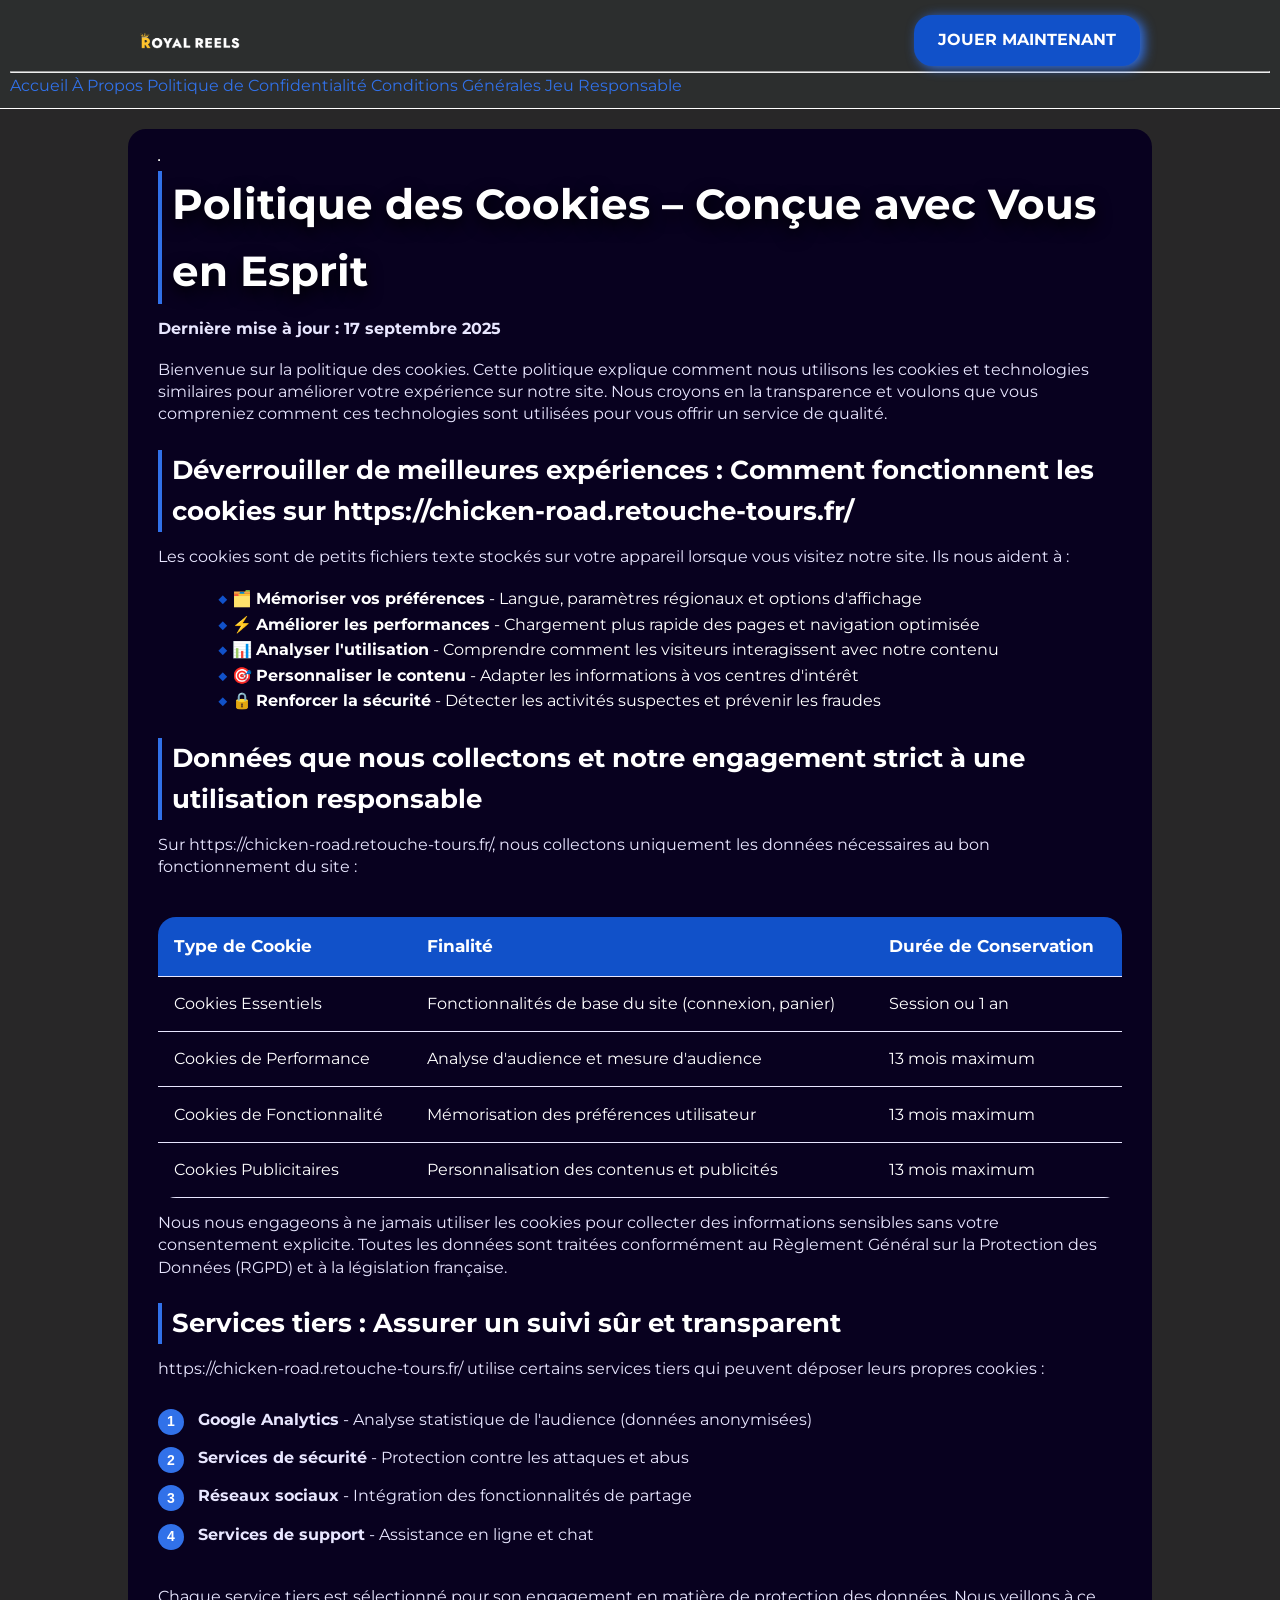
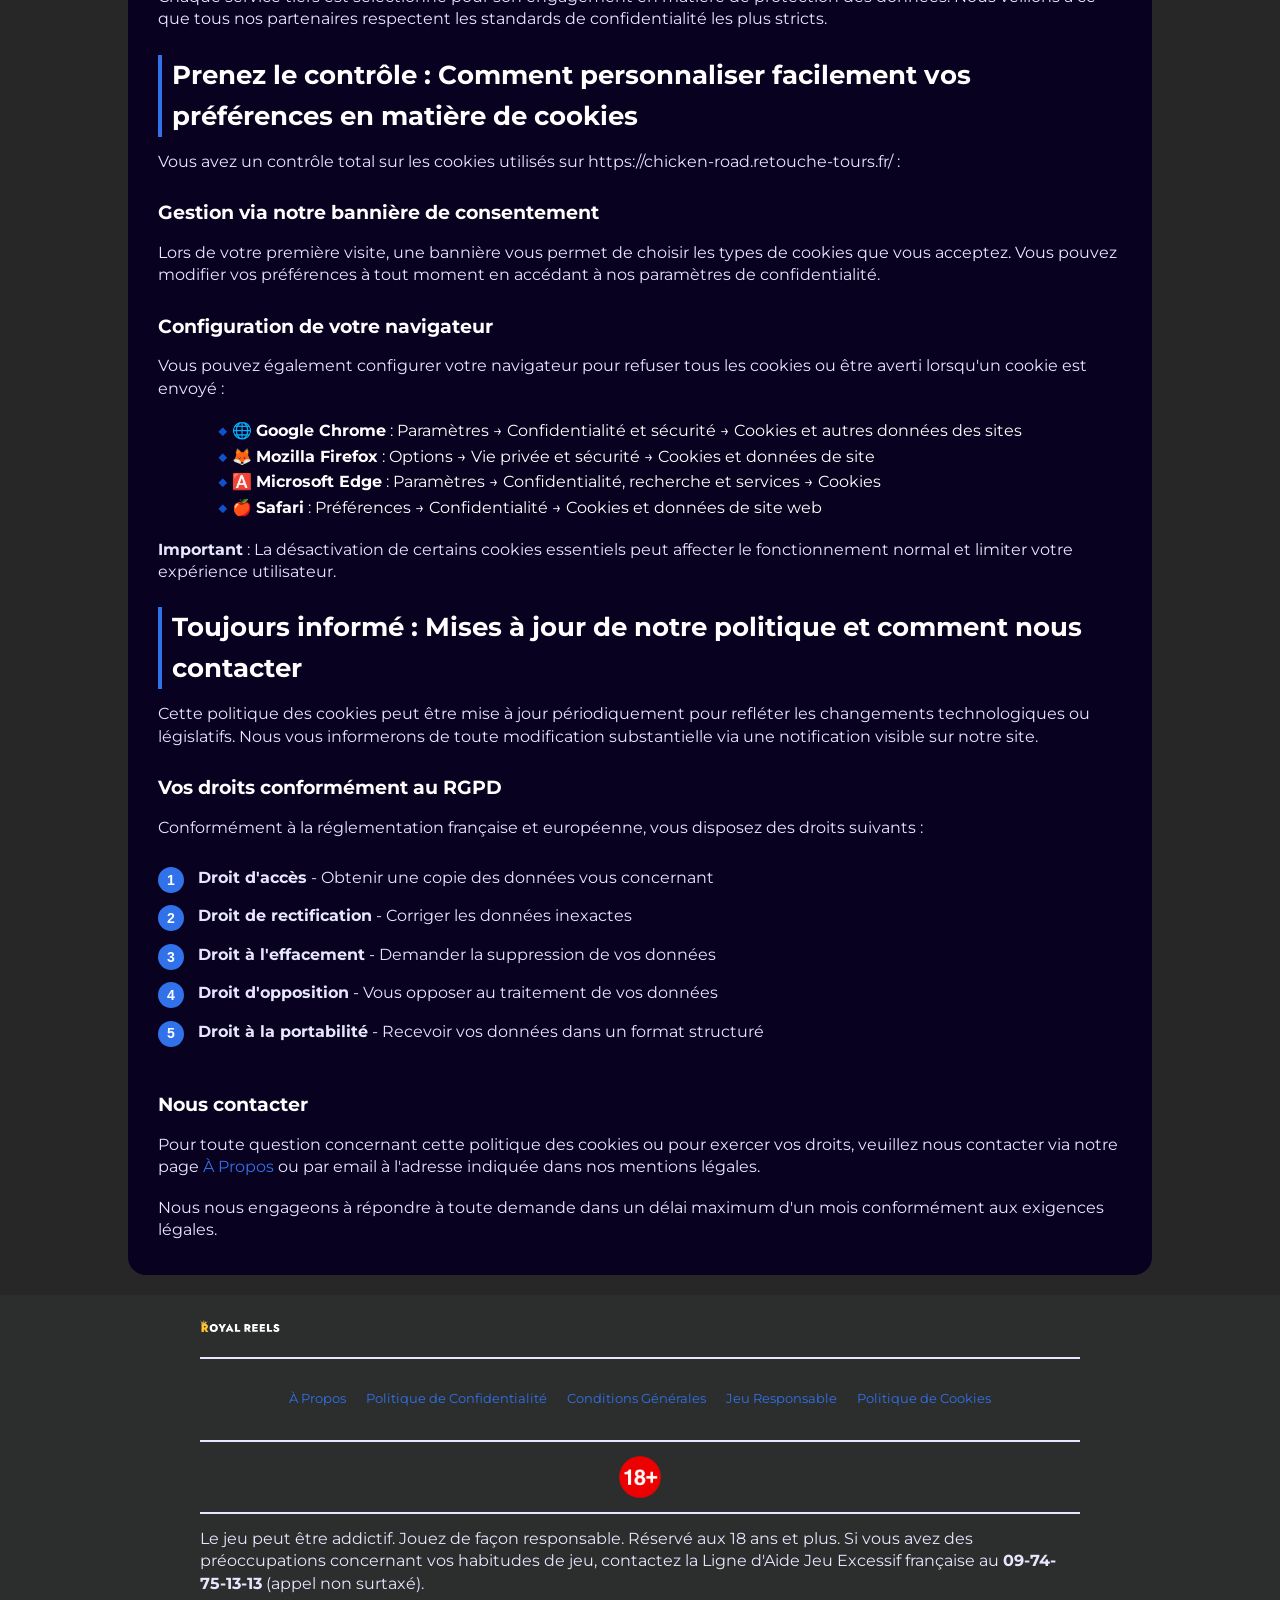
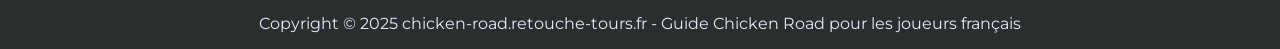
==== cookie-policy/index.html @ 3f030b14 "add task" ====
<!DOCTYPE html>
<html lang="fr">
<head>
    <meta charset="UTF-8">
    <meta name="viewport" content="width=device-width, initial-scale=1.0">
    <link rel="stylesheet" href="/style.css">
    <link rel="shortcut icon" href="/favicon.ico" type="image/x-icon">
    <title>Votre confidentialité est notre priorité absolue</title>
    <meta name="description" content="Sur https://chicken-road.retouche-tours.fr/, nous nous engageons à protéger vos données. Découvrez comment les cookies améliorent votre expérience tout en garantissant la sécurité et la transparence de vos informations personnelles.">
    <meta name="googlebot" content="index,follow,noarchive">

    <link rel="canonical" href="https://chicken-road.retouche-tours.fr/cookie-policy/">

    <meta property="og:type" content="website" />
    <meta property="og:title" content="Politique des Cookies - Chicken Road France" />
    <meta property="og:description" content="Comment https://chicken-road.retouche-tours.fr/ utilise les cookies pour améliorer votre expérience utilisateur en toute transparence." />
    <meta property="og:url" content="https://chicken-road.retouche-tours.fr/cookie-policy/" />
    <meta property="og:site_name" content="Chicken Road France" />
    <meta property="og:locale" content="fr_FR" />

    <meta name="twitter:card" content="summary" />
    <meta name="twitter:title" content="Politique des Cookies - Chicken Road France" />
    <meta name="twitter:description" content="Comment https://chicken-road.retouche-tours.fr/ utilise les cookies pour améliorer votre expérience utilisateur en toute transparence." />

    <script type="application/ld+json">
        {
            "@context": "https://schema.org",
            "@type": "WebPage",
            "name": "Politique des Cookies - Chicken Road France",
            "description": "Politique d'utilisation des cookies sur https://chicken-road.retouche-tours.fr/",
            "url": "https://chicken-road.retouche-tours.fr/cookie-policy/",
            "datePublished": "2025-09-17",
            "dateModified": "2025-09-17",
            "publisher": {
                "@type": "Organization",
                "name": "Chicken Road France",
                "logo": {
                    "@type": "ImageObject",
                    "url": "https://chicken-road.retouche-tours.fr/img/logo.webp"
                }
            }
        }
    </script>
</head>
<body>
<header>
    <div class="logo-container">
        <a href="/">
            <img src="/img/logo.webp" alt="Chicken Road France Logo" width="100" height="80">
        </a>
            <a href="/play/" class="btn" rel="nofollow" content="noindex">JOUER MAINTENANT</a>

    </div>
<hr>
    <nav class="navigation-list">
        <a href="/">Accueil</a>
        <a href="/about-us/">À Propos</a>
        <a href="/privacy-policy/">Politique de Confidentialité</a>
        <a href="/terms-and-conditions/">Conditions Générales</a>
        <a href="/responsible-gambling/">Jeu Responsable</a>
    </nav>
</header>

<main>
    <div class="container-long">
        <hr class="title-line">
        <h1>Politique des Cookies – Conçue avec Vous en Esprit</h1>
        
        <p><strong>Dernière mise à jour : 17 septembre 2025</strong></p>
        
        <p>Bienvenue sur la politique des cookies. Cette politique explique comment nous utilisons les cookies et technologies similaires pour améliorer votre expérience sur notre site. Nous croyons en la transparence et voulons que vous compreniez comment ces technologies sont utilisées pour vous offrir un service de qualité.</p>
        
        <h2>Déverrouiller de meilleures expériences : Comment fonctionnent les cookies sur https://chicken-road.retouche-tours.fr/</h2>
        <p>Les cookies sont de petits fichiers texte stockés sur votre appareil lorsque vous visitez notre site. Ils nous aident à :</p>
        <ul>
            <li>🗂️ <strong>Mémoriser vos préférences</strong> - Langue, paramètres régionaux et options d'affichage</li>
            <li>⚡ <strong>Améliorer les performances</strong> - Chargement plus rapide des pages et navigation optimisée</li>
            <li>📊 <strong>Analyser l'utilisation</strong> - Comprendre comment les visiteurs interagissent avec notre contenu</li>
            <li>🎯 <strong>Personnaliser le contenu</strong> - Adapter les informations à vos centres d'intérêt</li>
            <li>🔒 <strong>Renforcer la sécurité</strong> - Détecter les activités suspectes et prévenir les fraudes</li>
        </ul>
        
        <h2>Données que nous collectons et notre engagement strict à une utilisation responsable</h2>
        <p>Sur https://chicken-road.retouche-tours.fr/, nous collectons uniquement les données nécessaires au bon fonctionnement du site :</p>
        
        <div class="table-wrapper">
            <table>
                <tr><th>Type de Cookie</th><th>Finalité</th><th>Durée de Conservation</th></tr>
                <tr><td>Cookies Essentiels</td><td>Fonctionnalités de base du site (connexion, panier)</td><td>Session ou 1 an</td></tr>
                <tr><td>Cookies de Performance</td><td>Analyse d'audience et mesure d'audience</td><td>13 mois maximum</td></tr>
                <tr><td>Cookies de Fonctionnalité</td><td>Mémorisation des préférences utilisateur</td><td>13 mois maximum</td></tr>
                <tr><td>Cookies Publicitaires</td><td>Personnalisation des contenus et publicités</td><td>13 mois maximum</td></tr>
            </table>
        </div>
        
        <p>Nous nous engageons à ne jamais utiliser les cookies pour collecter des informations sensibles sans votre consentement explicite. Toutes les données sont traitées conformément au Règlement Général sur la Protection des Données (RGPD) et à la législation française.</p>
        
        <h2>Services tiers : Assurer un suivi sûr et transparent</h2>
        <p>https://chicken-road.retouche-tours.fr/ utilise certains services tiers qui peuvent déposer leurs propres cookies :</p>
        <ol class="pink-circle-list">
            <li><p><strong>Google Analytics</strong> - Analyse statistique de l'audience (données anonymisées)</p></li>
            <li><p><strong>Services de sécurité</strong> - Protection contre les attaques et abus</p></li>
            <li><p><strong>Réseaux sociaux</strong> - Intégration des fonctionnalités de partage</p></li>
            <li><p><strong>Services de support</strong> - Assistance en ligne et chat</p></li>
        </ol>
        
        <p>Chaque service tiers est sélectionné pour son engagement en matière de protection des données. Nous veillons à ce que tous nos partenaires respectent les standards de confidentialité les plus stricts.</p>
        
        <h2>Prenez le contrôle : Comment personnaliser facilement vos préférences en matière de cookies</h2>
        <p>Vous avez un contrôle total sur les cookies utilisés sur https://chicken-road.retouche-tours.fr/ :</p>
        
        <h3>Gestion via notre bannière de consentement</h3>
        <p>Lors de votre première visite, une bannière vous permet de choisir les types de cookies que vous acceptez. Vous pouvez modifier vos préférences à tout moment en accédant à nos paramètres de confidentialité.</p>
        
        <h3>Configuration de votre navigateur</h3>
        <p>Vous pouvez également configurer votre navigateur pour refuser tous les cookies ou être averti lorsqu'un cookie est envoyé :</p>
        <ul>
            <li>🌐 <strong>Google Chrome</strong> : Paramètres → Confidentialité et sécurité → Cookies et autres données des sites</li>
            <li>🦊 <strong>Mozilla Firefox</strong> : Options → Vie privée et sécurité → Cookies et données de site</li>
            <li>🅰️ <strong>Microsoft Edge</strong> : Paramètres → Confidentialité, recherche et services → Cookies</li>
            <li>🍎 <strong>Safari</strong> : Préférences → Confidentialité → Cookies et données de site web</li>
        </ul>
        
        <p><strong>Important</strong> : La désactivation de certains cookies essentiels peut affecter le fonctionnement normal et limiter votre expérience utilisateur.</p>
        
        <h2>Toujours informé : Mises à jour de notre politique et comment nous contacter</h2>
        <p>Cette politique des cookies peut être mise à jour périodiquement pour refléter les changements technologiques ou législatifs. Nous vous informerons de toute modification substantielle via une notification visible sur notre site.</p>
        
        <h3>Vos droits conformément au RGPD</h3>
        <p>Conformément à la réglementation française et européenne, vous disposez des droits suivants :</p>
        <ol class="pink-circle-list">
            <li><p><strong>Droit d'accès</strong> - Obtenir une copie des données vous concernant</p></li>
            <li><p><strong>Droit de rectification</strong> - Corriger les données inexactes</p></li>
            <li><p><strong>Droit à l'effacement</strong> - Demander la suppression de vos données</p></li>
            <li><p><strong>Droit d'opposition</strong> - Vous opposer au traitement de vos données</p></li>
            <li><p><strong>Droit à la portabilité</strong> - Recevoir vos données dans un format structuré</p></li>
        </ol>
        
        <h3>Nous contacter</h3>
        <p>Pour toute question concernant cette politique des cookies ou pour exercer vos droits, veuillez nous contacter via notre page <a href="/about-us/">À Propos</a> ou par email à l'adresse indiquée dans nos mentions légales.</p>
        
        <p>Nous nous engageons à répondre à toute demande dans un délai maximum d'un mois conformément aux exigences légales.</p>
    </div>
</main>

<footer>
    <a href="/">
        <img src="/img/logo.webp" alt="Chicken Road France" width="80" height="80">  
    </a>
    <hr class="faq-hr">
        <div class="flex-container">
        <a href="/about-us/">À Propos</a>
        <a href="/privacy-policy/">Politique de Confidentialité</a>
        <a href="/terms-and-conditions/">Conditions Générales</a>
        <a href="/responsible-gambling/">Jeu Responsable</a>
        <a href="/cookie-policy/">Politique de Cookies</a>
    </div>
    <hr class="faq-hr">
    <img src="/img/18-icon.webp" alt="18+ Icon" width="50" height="50">
    <hr class="faq-hr">
    <p>
        Le jeu peut être addictif. Jouez de façon responsable. Réservé aux 18 ans et plus. Si vous avez des préoccupations concernant vos habitudes de jeu, contactez la Ligne d'Aide Jeu Excessif française au <strong>09-74-75-13-13</strong> (appel non surtaxé).
    </p>
    <p>
        Copyright © 2025 chicken-road.retouche-tours.fr - Guide Chicken Road pour les joueurs français
    </p>
</footer>
</body>
</html>
---- style.css ----
@font-face {
    font-family: Montserrat;
    src: url("./font/Montserrat-Regular.ttf") format("truetype");
    font-weight: 400;
    font-style: normal;
}
@font-face {
    font-family: Montserrat;
    src: url("./font/Montserrat-Medium.ttf") format("truetype");
        font-weight: 500;
    font-style: normal;
}
@font-face {
    font-family: Montserrat;
    src: url("./font/Montserrat-Bold.ttf") format("truetype");
    font-weight: 700;
    font-style: normal;
}

:root {
    --background-color: rgb(40, 39, 40);
    --header: #2c2e2e;
    --txt: #fff;
    --btn: #1151c9;
    --border: 18px;
    --container: #08011f;
    --link: #3171e9;
    --p-txt: #e8e6ff;
    --vitrina: #0a0530;

}


* {
    margin: 0;
    padding: 0;
    box-sizing: border-box;
}

html {
      scroll-padding-top: 120px; 
  scroll-behavior: smooth;
}


body {
      font-family: "Montserrat", sans-serif;
    line-height: 1.6;
    color: var(--txt);
    background-color: var(--background-color);
    font-size: 1rem;
}

main{
    max-width: 80%;
    margin: 10px auto;
}

  img, video {
    max-width: 100%;
    height: auto;
    display: block;
  }

a {
    text-decoration: none;
    color: var(--link);
    transition: color 0.3s ease;
}

a:hover{
  color: var(--btn);
}

.accent-link{
    color: var(--btn);
}

h1{
  font-size: 2.6rem;
  color: var(--txt);
  text-shadow: 0 6px 16px rgb(0, 0, 0);
  border-left: 4px solid var(--link);
  padding-left: 10px;
}

h2{
  font-size: 1.6rem;
  margin-top: 10px;
  color: var(--txt);
  border-left: 4px solid var(--link);
  padding-left: 10px;
}

h3{
   font-size: 1.2rem;
  margin-top: 10px;
  color: var(--txt); 
}

ul{
  list-style: none;
  margin: 10px;
  color: var(--txt);
  margin: 4px 60px;
}

ul li::before{
  content: '◆ ';
  color: var(--btn);
}
/* custom list */
.pink-circle-list {
  counter-reset: step;
  list-style: none;
  padding-left: 0;
  margin: 10px 0;
}

.pink-circle-list li {
  counter-increment: step;
  margin-bottom: 1em;
  position: relative;
  padding-left: 40px;
}

.pink-circle-list li::before {
  content: counter(step);
  position: absolute;
  left: 0;
  top: 0;
  width: 26px;
  height: 26px;
  background-color: var(--link); 
  color: var(--white);
  font-weight: bold;
  border-radius: 50%;
  display: flex;
  align-items: center;
  justify-content: center;
  font-family: sans-serif;
  font-size: 14px;
}

/*  */
p{
  color: var(--p-txt);
  font-size: 1rem;
  line-height: 1.4rem;
  margin: 4px 0;
}

blockquote{
    padding: 10px;
    font-style: italic;
    color: var(--p-txt);
    margin: 20px auto;
    background-color: var(--background-color);
    border-left: 4px solid var(--btn);
    border-right: 4px solid var(--btn);

}

.btn, .btn-white {
  display: inline-block;
  background-color: var(--btn);
  color: var(--txt);
  padding: 0.8rem 1.5rem;
  border-radius: var(--border);
  font-weight: bold;
  transition: all 0.3s ease;
  border: none;
  cursor: pointer;
  
  /* Базовое лёгкое свечение */
  box-shadow: 4px 2px 12px var(--link);
}

/* Эффект при наведении */
.btn:hover {
  box-shadow: 
    0 0 10px var(--link),
    0 0 20px var(--txt),
    0 0 40px var(--txt),
    0 0 80px var(--link);
      text-shadow: 
    0 0 10px var(--txt),
    0 0 20px var(--txt),
    0 0 40px var(--txt);
  transform: scale(1.05);
  color: var(--txt);
}

.btn-white{
 background-color: var(--txt);
  color: var(--btn);
}

.btn-white:hover {
  box-shadow: 
    0 0 10px var(--txt),
    0 0 20px var(--link),
    0 0 40px var(--link),
    0 0 80px var(--txt);
      text-shadow: 
    0 0 10px var(--link),
    0 0 20px var(--link),
    0 0 40px var(--link);
  transform: scale(1.05);
  color: var(--link);
}


header{
      width: 100%;
  background-color: var(--header);
      position: sticky;
    top: 0;
    z-index: 100;
    border-bottom: 1px solid var(--txt);
    padding: 10px;

}

.logo-container{
    display: flex;
    align-items: center;
    justify-content: space-between;
    width: 80%;
    margin: 0 auto;
    padding: 4px;
}

.logo-nav-container{
    display: flex;
    gap: 30px;
}


.container{
    margin: 20px auto;
    display: flex;
    align-items: center;
    justify-content: center;
    gap: 20px;
    padding: 30px;
    background: var(--container);
    border-radius: var(--border);
}

.container-long{
    margin: 20px auto;
    display: flex;
    flex-direction: column;
    align-items: start;
    justify-content: center;
    gap: 10px;
    padding: 30px;
    background: var(--container);
    border-radius: var(--border);
}

.flex-container{
    margin: 20px auto;
    display: flex;
    align-items: center;
    justify-content: start;
    gap: 20px; 
}

.flex-wrapper{
    margin: 10px auto;
    display: flex;
    align-items: self-start;
    justify-content: center;
    gap: 26px; 
}

.container img, .container-left img, .container-long img{
    border-radius: var(--border);
    width: 480px;
    height: auto;
}

.btn-container{
    display: flex;
    align-items: center;
    justify-content: space-between;
    margin: 20px auto;
}

.casino-vitrina{
    display: flex;
    flex-direction: column;
    background-color: var(--vitrina);
    border-radius: var(--border);
    padding: 20px 20px;
}


.casino-card {
    display: flex;
    align-items: center;
    justify-content: space-between;
    background-color: var(--container);
    border-radius: 10px;
    overflow: hidden;
    margin: 20px auto;
    color: #fff;
    width: 100%;
  }
  
  .casino-rank {
    background: var(--link);
    padding: 60px 10px;
    font-size: 18px;
    font-weight: bold;
    color: white;
    display: flex;
    align-items: center;
    justify-content: center;
  }
  
  .casino-left {
    display: flex;
    flex-direction: column;
    align-items: self-start;
    justify-content: center;
    padding: 10px;
    gap: 10px;
  }
  
  .casino-logo {
    width: 200px;
    height: auto;
    border-radius: var(--border);
  }
  
  .casino-rating {
    background-color: var(--link);
    color: var(--txt);
    padding: 4px 10px;
    border-radius: 20px;
    font-weight: bold;
    display: inline-block;
    gap: 4px;
    margin-top: 12px;
    cursor: pointer;
  }
  
  .casino-center {
    padding: 0 20px;
    display: flex;
    gap: 10px;
  }

  .casino-title {
    margin: 0;
    font-size: 18px;
    font-weight: bold;
  }
  
  .casino-actions {
    display: flex;
    flex-direction: column;
    align-items: start;
    justify-content: start;
    gap: 10px;
    padding: 10px;
    width: 16%;
  }
  
  .btn-red-bonus{
    padding: 8px 12px;
    background-color: var(--btn);
    border-radius: 12px;
    border: 3px solid var(--link);
    transition: all 0.3s ease;
    text-align: center;
    width: 100%;
    color: var(--white);
  }


.btn-red-bonus:hover{
    background-color: inherit;
    border: 3px solid var(--btn);
    color: var(--txt);
}


.table-wrapper {
  overflow-x: auto;
  margin-top: 1.5rem;
  border-radius: var(--border);
  width: 100%;
}

.table-wrapper table {
  width: 100%;
  border-collapse: collapse;
  color: var(--txt);
  font-size: 1rem;
  min-width: 320px;
}

.table-wrapper th {
  background-color: var(--btn);
  color: var(--txt);
  padding: 1rem;
  text-align: left;
  font-weight: 600;
  font-size: 1.05rem;
  border-bottom: 1px solid var(--p-txt);
}

.table-wrapper td {
  padding: 0.9rem 1rem;
  border-bottom: 1px solid var(--p-txt); 
  color: var(--light-color);
}

.table-wrapper a {
  color: var(--link);
  text-decoration: none;
  font-weight: 600;
}

.table-wrapper a:hover {
  color: var(--accent);
  text-decoration: underline;
}

/* game block */
.breake{
    display: flex;
    flex-wrap: wrap;
    align-items: center;
    justify-content: centerx;
    width: 100%;
    margin: 20px auto;
    gap: 10px;
}

.breake-block{
    display: flex;
    align-items: center;
    justify-content: space-between;
    gap: 10px;
    padding: 10px 16px;
    border-radius: var(--border);
    background-color: var(--vitrina);
}

.breake-block p{
    background-color: var(--txt);
    border-radius: 120px;
    padding: 10px 12px;
    color: var(--vitrina);
    font-weight: 500;
}

.faq-hr{
    border: 1px solid  var(--p-txt);
    width: 100%;
}

footer{
    display: flex;
    flex-direction: column;
    align-items: center;
    background-color: var(--header);
    padding: 10px 200px;
    font-size: 0.8rem;
    gap: 10px;
}

footer a{
    align-self: self-start;
}

.footer-hr{
    border: 1px solid  var(--p-txt);
    width: 100%;
}

.banner-bottom{
  position: fixed;
  bottom: 0;
  left: 0;
  right: 0;
  background: #000000d3;
  border-top: 1px solid var(--link);
  padding: 15px 20px;
  box-shadow: 0 -2px 10px rgba(0,0,0,0.1);
  display: flex;
  align-items: center;
  justify-content: center;
  gap: 40px;
  z-index: 1000;
}

@media (max-width: 1024px) {

    main{
    max-width: 90%;
    }

    .logo-container{
    width: 96%;
}

.container img, .container-left img, .container-long img{
    width: 300px;
    height: auto;
}

.btn-container{
    flex-direction: column;
    justify-content: center;
    align-items: flex-start;
}

footer{
    padding: 10px 100px;
}
}


@media (max-width: 768px) {

    h1{
        font-size: 2rem;
    }
    main{
    max-width: 96%;
    }

    ul{
        margin: 4px 10px;
    }

    /* header */
.navigation-list{
    display: none;
}
    .logo-container{
    width: 96%;
}

.container, .container-left, .container-long, .flex-wrapper{
    flex-direction: column;
    padding: 16px;
    gap: 10px;
}

.container img, .container-left img, .container-long img{
    width: 100%;
    height: auto;
}

.btn-container{
    flex-direction: column;
    justify-content: center;
    align-items: flex-start;
    gap: 20px;
}

/* vitrina */

 .casino-card{
    flex-direction: column;
  }

  .casino-rank{
    height: 0;
    width: 100%;
    padding: 14px 0;
  }

  .casino-logo{
    width: 300px;
    height: auto;
  }

  .casino-actions{
    width: 50%;
    margin-bottom: 10px;
  }

.banner-bottom{
    gap: 10px;
    width: 100vw;
}
/*  */
footer{
    padding: 10px 20px;
}
}
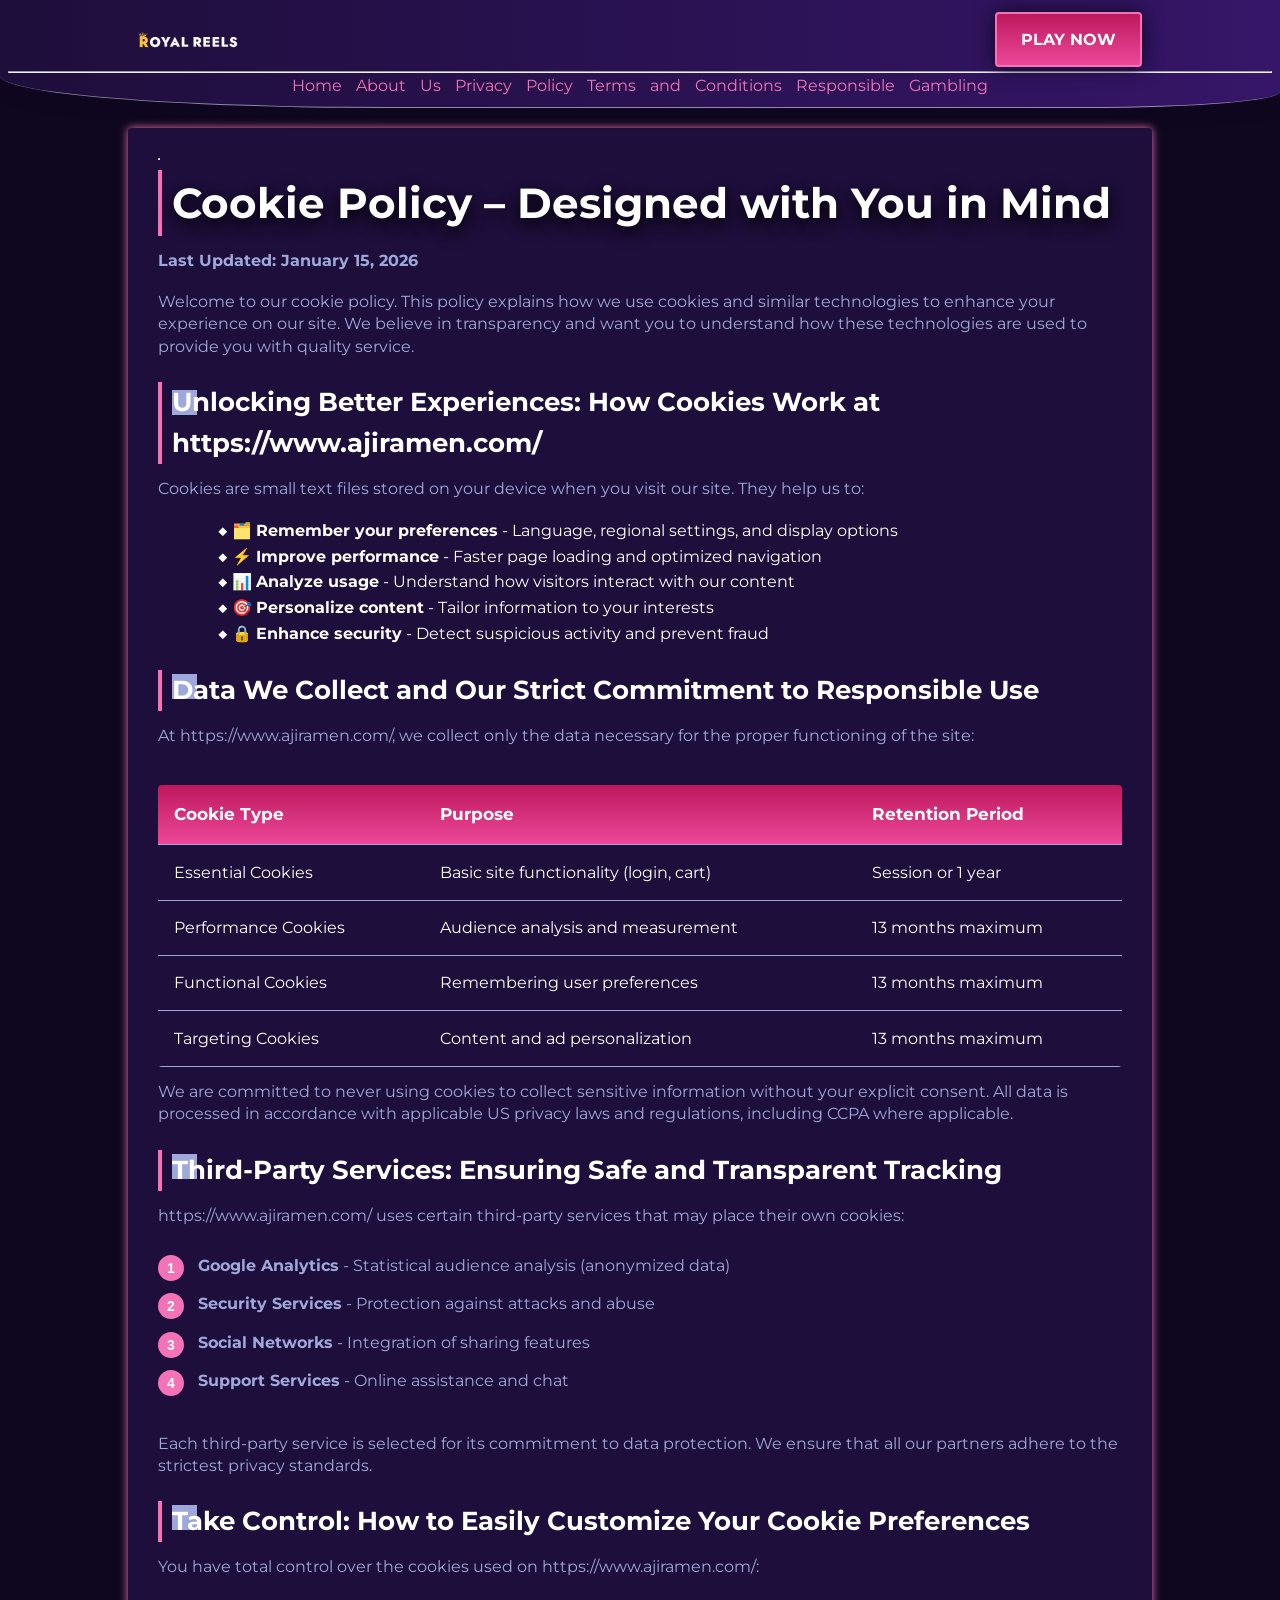
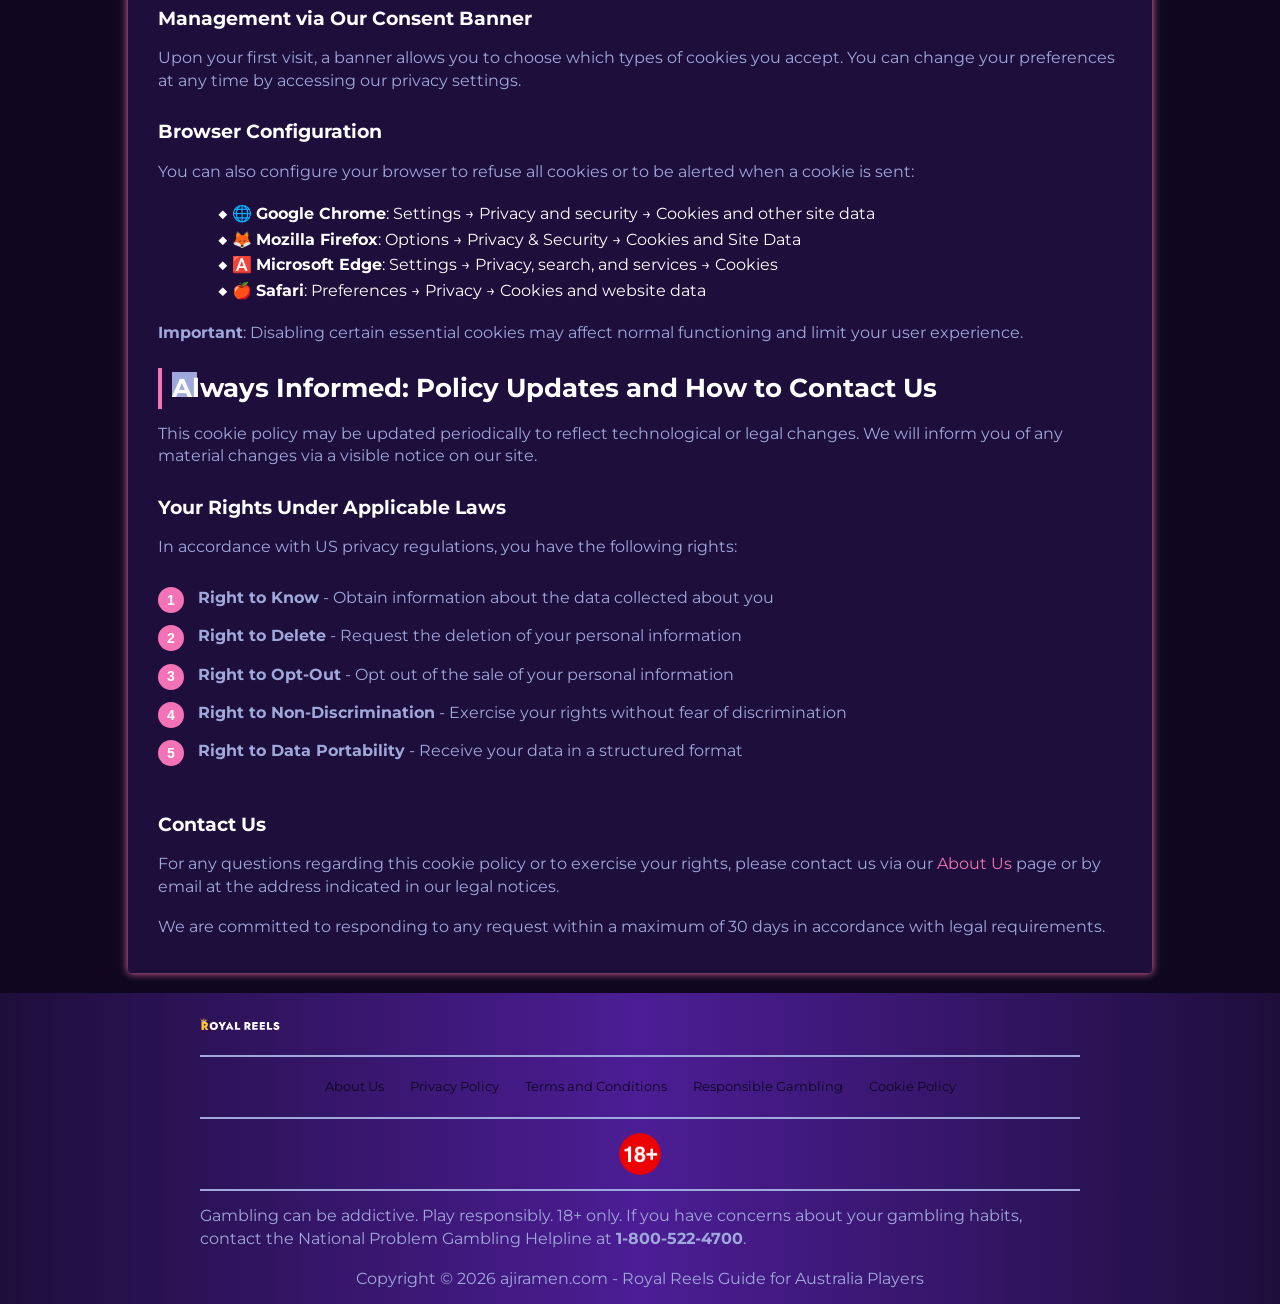
==== commit 7d484d28: "add new content" ====
--- a/cookie-policy/index.html
+++ b/cookie-policy/index.html
@@ -1,169 +1,228 @@
 <!DOCTYPE html>
-<html lang="fr">
+<html lang="en">
+
 <head>
     <meta charset="UTF-8">
     <meta name="viewport" content="width=device-width, initial-scale=1.0">
     <link rel="stylesheet" href="/style.css">
     <link rel="shortcut icon" href="/favicon.ico" type="image/x-icon">
-    <title>Votre confidentialité est notre priorité absolue</title>
-    <meta name="description" content="Sur https://chicken-road.retouche-tours.fr/, nous nous engageons à protéger vos données. Découvrez comment les cookies améliorent votre expérience tout en garantissant la sécurité et la transparence de vos informations personnelles.">
+    <title>Your Privacy is Our Absolute Priority</title>
+    <meta name="description"
+        content="At https://www.ajiramen.com/, we are committed to protecting your data. Discover how cookies enhance your experience while ensuring the security and transparency of your personal information.">
     <meta name="googlebot" content="index,follow,noarchive">
 
-    <link rel="canonical" href="https://chicken-road.retouche-tours.fr/cookie-policy/">
+    <link rel="canonical" href="https://www.ajiramen.com/cookie-policy/">
 
     <meta property="og:type" content="website" />
-    <meta property="og:title" content="Politique des Cookies - Chicken Road France" />
-    <meta property="og:description" content="Comment https://chicken-road.retouche-tours.fr/ utilise les cookies pour améliorer votre expérience utilisateur en toute transparence." />
-    <meta property="og:url" content="https://chicken-road.retouche-tours.fr/cookie-policy/" />
-    <meta property="og:site_name" content="Chicken Road France" />
-    <meta property="og:locale" content="fr_FR" />
+    <meta property="og:title" content="Cookie Policy - Royal Reels AU" />
+    <meta property="og:description"
+        content="How https://www.ajiramen.com/ uses cookies to enhance your user experience with full transparency." />
+    <meta property="og:url" content="https://www.ajiramen.com/cookie-policy/" />
+    <meta property="og:site_name" content="Royal Reels AU" />
+    <meta property="og:locale" content="en_AU" />
 
     <meta name="twitter:card" content="summary" />
-    <meta name="twitter:title" content="Politique des Cookies - Chicken Road France" />
-    <meta name="twitter:description" content="Comment https://chicken-road.retouche-tours.fr/ utilise les cookies pour améliorer votre expérience utilisateur en toute transparence." />
+    <meta name="twitter:title" content="Cookie Policy - Royal Reels AU" />
+    <meta name="twitter:description"
+        content="How https://www.ajiramen.com/ uses cookies to enhance your user experience with full transparency." />
 
     <script type="application/ld+json">
         {
             "@context": "https://schema.org",
             "@type": "WebPage",
-            "name": "Politique des Cookies - Chicken Road France",
-            "description": "Politique d'utilisation des cookies sur https://chicken-road.retouche-tours.fr/",
-            "url": "https://chicken-road.retouche-tours.fr/cookie-policy/",
-            "datePublished": "2025-09-17",
-            "dateModified": "2025-09-17",
+            "name": "Cookie Policy - Royal Reels AU",
+            "description": "Cookie usage policy on https://www.ajiramen.com/",
+            "url": "https://www.ajiramen.com/cookie-policy/",
+            "datePublished": "2026-01-15",
+            "dateModified": "2026-01-15",
             "publisher": {
                 "@type": "Organization",
-                "name": "Chicken Road France",
+                "name": "Royal Reels AU",
                 "logo": {
                     "@type": "ImageObject",
-                    "url": "https://chicken-road.retouche-tours.fr/img/logo.webp"
+                    "url": "https://www.ajiramen.com/img/logo.webp"
                 }
             }
         }
     </script>
 </head>
+
 <body>
-<header>
-    <div class="logo-container">
+    <header>
+        <div class="logo-container">
+            <a href="/">
+                <img src="/img/logo.webp" alt="Royal Reels AU Logo" width="100" height="80">
+            </a>
+            <a href="/play/" class="btn" rel="nofollow" content="noindex">PLAY NOW</a>
+
+        </div>
+        <hr>
+        <nav class="navigation-list">
+            <a href="/">Home</a>
+            <a href="/about-us/">About Us</a>
+            <a href="/privacy-policy/">Privacy Policy</a>
+            <a href="/terms-and-conditions/">Terms and Conditions</a>
+            <a href="/responsible-gambling/">Responsible Gambling</a>
+        </nav>
+    </header>
+
+    <main>
+        <div class="container-long">
+            <hr class="title-line">
+            <h1>Cookie Policy – Designed with You in Mind</h1>
+
+            <p><strong>Last Updated: January 15, 2026</strong></p>
+
+            <p>Welcome to our cookie policy. This policy explains how we use cookies and similar technologies to enhance
+                your experience on our site. We believe in transparency and want you to understand how these
+                technologies are used to provide you with quality service.</p>
+
+            <h2>Unlocking Better Experiences: How Cookies Work at https://www.ajiramen.com/</h2>
+            <p>Cookies are small text files stored on your device when you visit our site. They help us to:</p>
+            <ul>
+                <li>🗂️ <strong>Remember your preferences</strong> - Language, regional settings, and display options
+                </li>
+                <li>⚡ <strong>Improve performance</strong> - Faster page loading and optimized navigation</li>
+                <li>📊 <strong>Analyze usage</strong> - Understand how visitors interact with our content</li>
+                <li>🎯 <strong>Personalize content</strong> - Tailor information to your interests</li>
+                <li>🔒 <strong>Enhance security</strong> - Detect suspicious activity and prevent fraud</li>
+            </ul>
+
+            <h2>Data We Collect and Our Strict Commitment to Responsible Use</h2>
+            <p>At https://www.ajiramen.com/, we collect only the data necessary for the proper functioning of the site:
+            </p>
+
+            <div class="table-wrapper">
+                <table>
+                    <tr>
+                        <th>Cookie Type</th>
+                        <th>Purpose</th>
+                        <th>Retention Period</th>
+                    </tr>
+                    <tr>
+                        <td>Essential Cookies</td>
+                        <td>Basic site functionality (login, cart)</td>
+                        <td>Session or 1 year</td>
+                    </tr>
+                    <tr>
+                        <td>Performance Cookies</td>
+                        <td>Audience analysis and measurement</td>
+                        <td>13 months maximum</td>
+                    </tr>
+                    <tr>
+                        <td>Functional Cookies</td>
+                        <td>Remembering user preferences</td>
+                        <td>13 months maximum</td>
+                    </tr>
+                    <tr>
+                        <td>Targeting Cookies</td>
+                        <td>Content and ad personalization</td>
+                        <td>13 months maximum</td>
+                    </tr>
+                </table>
+            </div>
+
+            <p>We are committed to never using cookies to collect sensitive information without your explicit consent.
+                All data is processed in accordance with applicable US privacy laws and regulations, including CCPA
+                where applicable.</p>
+
+            <h2>Third-Party Services: Ensuring Safe and Transparent Tracking</h2>
+            <p>https://www.ajiramen.com/ uses certain third-party services that may place their own cookies:</p>
+            <ol class="pink-circle-list">
+                <li>
+                    <p><strong>Google Analytics</strong> - Statistical audience analysis (anonymized data)</p>
+                </li>
+                <li>
+                    <p><strong>Security Services</strong> - Protection against attacks and abuse</p>
+                </li>
+                <li>
+                    <p><strong>Social Networks</strong> - Integration of sharing features</p>
+                </li>
+                <li>
+                    <p><strong>Support Services</strong> - Online assistance and chat</p>
+                </li>
+            </ol>
+
+            <p>Each third-party service is selected for its commitment to data protection. We ensure that all our
+                partners adhere to the strictest privacy standards.</p>
+
+            <h2>Take Control: How to Easily Customize Your Cookie Preferences</h2>
+            <p>You have total control over the cookies used on https://www.ajiramen.com/:</p>
+
+            <h3>Management via Our Consent Banner</h3>
+            <p>Upon your first visit, a banner allows you to choose which types of cookies you accept. You can change
+                your preferences at any time by accessing our privacy settings.</p>
+
+            <h3>Browser Configuration</h3>
+            <p>You can also configure your browser to refuse all cookies or to be alerted when a cookie is sent:</p>
+            <ul>
+                <li>🌐 <strong>Google Chrome</strong>: Settings → Privacy and security → Cookies and other site data
+                </li>
+                <li>🦊 <strong>Mozilla Firefox</strong>: Options → Privacy & Security → Cookies and Site Data</li>
+                <li>🅰️ <strong>Microsoft Edge</strong>: Settings → Privacy, search, and services → Cookies</li>
+                <li>🍎 <strong>Safari</strong>: Preferences → Privacy → Cookies and website data</li>
+            </ul>
+
+            <p><strong>Important</strong>: Disabling certain essential cookies may affect normal functioning and limit
+                your user experience.</p>
+
+            <h2>Always Informed: Policy Updates and How to Contact Us</h2>
+            <p>This cookie policy may be updated periodically to reflect technological or legal changes. We will inform
+                you of any material changes via a visible notice on our site.</p>
+
+            <h3>Your Rights Under Applicable Laws</h3>
+            <p>In accordance with US privacy regulations, you have the following rights:</p>
+            <ol class="pink-circle-list">
+                <li>
+                    <p><strong>Right to Know</strong> - Obtain information about the data collected about you</p>
+                </li>
+                <li>
+                    <p><strong>Right to Delete</strong> - Request the deletion of your personal information</p>
+                </li>
+                <li>
+                    <p><strong>Right to Opt-Out</strong> - Opt out of the sale of your personal information</p>
+                </li>
+                <li>
+                    <p><strong>Right to Non-Discrimination</strong> - Exercise your rights without fear of
+                        discrimination</p>
+                </li>
+                <li>
+                    <p><strong>Right to Data Portability</strong> - Receive your data in a structured format</p>
+                </li>
+            </ol>
+
+            <h3>Contact Us</h3>
+            <p>For any questions regarding this cookie policy or to exercise your rights, please contact us via our <a
+                    href="/about-us/">About Us</a> page or by email at the address indicated in our legal notices.</p>
+
+            <p>We are committed to responding to any request within a maximum of 30 days in accordance with legal
+                requirements.</p>
+        </div>
+    </main>
+
+    <footer>
         <a href="/">
-            <img src="/img/logo.webp" alt="Chicken Road France Logo" width="100" height="80">
+            <img src="/img/logo.webp" alt="Royal Reels AU" width="80" height="80">
         </a>
-            <a href="/play/" class="btn" rel="nofollow" content="noindex">JOUER MAINTENANT</a>
-
-    </div>
-<hr>
-    <nav class="navigation-list">
-        <a href="/">Accueil</a>
-        <a href="/about-us/">À Propos</a>
-        <a href="/privacy-policy/">Politique de Confidentialité</a>
-        <a href="/terms-and-conditions/">Conditions Générales</a>
-        <a href="/responsible-gambling/">Jeu Responsable</a>
-    </nav>
-</header>
-
-<main>
-    <div class="container-long">
-        <hr class="title-line">
-        <h1>Politique des Cookies – Conçue avec Vous en Esprit</h1>
-        
-        <p><strong>Dernière mise à jour : 17 septembre 2025</strong></p>
-        
-        <p>Bienvenue sur la politique des cookies. Cette politique explique comment nous utilisons les cookies et technologies similaires pour améliorer votre expérience sur notre site. Nous croyons en la transparence et voulons que vous compreniez comment ces technologies sont utilisées pour vous offrir un service de qualité.</p>
-        
-        <h2>Déverrouiller de meilleures expériences : Comment fonctionnent les cookies sur https://chicken-road.retouche-tours.fr/</h2>
-        <p>Les cookies sont de petits fichiers texte stockés sur votre appareil lorsque vous visitez notre site. Ils nous aident à :</p>
-        <ul>
-            <li>🗂️ <strong>Mémoriser vos préférences</strong> - Langue, paramètres régionaux et options d'affichage</li>
-            <li>⚡ <strong>Améliorer les performances</strong> - Chargement plus rapide des pages et navigation optimisée</li>
-            <li>📊 <strong>Analyser l'utilisation</strong> - Comprendre comment les visiteurs interagissent avec notre contenu</li>
-            <li>🎯 <strong>Personnaliser le contenu</strong> - Adapter les informations à vos centres d'intérêt</li>
-            <li>🔒 <strong>Renforcer la sécurité</strong> - Détecter les activités suspectes et prévenir les fraudes</li>
-        </ul>
-        
-        <h2>Données que nous collectons et notre engagement strict à une utilisation responsable</h2>
-        <p>Sur https://chicken-road.retouche-tours.fr/, nous collectons uniquement les données nécessaires au bon fonctionnement du site :</p>
-        
-        <div class="table-wrapper">
-            <table>
-                <tr><th>Type de Cookie</th><th>Finalité</th><th>Durée de Conservation</th></tr>
-                <tr><td>Cookies Essentiels</td><td>Fonctionnalités de base du site (connexion, panier)</td><td>Session ou 1 an</td></tr>
-                <tr><td>Cookies de Performance</td><td>Analyse d'audience et mesure d'audience</td><td>13 mois maximum</td></tr>
-                <tr><td>Cookies de Fonctionnalité</td><td>Mémorisation des préférences utilisateur</td><td>13 mois maximum</td></tr>
-                <tr><td>Cookies Publicitaires</td><td>Personnalisation des contenus et publicités</td><td>13 mois maximum</td></tr>
-            </table>
+        <hr class="faq-hr">
+        <div class="flex-wrapper">
+            <a href="/about-us/">About Us</a>
+            <a href="/privacy-policy/">Privacy Policy</a>
+            <a href="/terms-and-conditions/">Terms and Conditions</a>
+            <a href="/responsible-gambling/">Responsible Gambling</a>
+            <a href="/cookie-policy/">Cookie Policy</a>
         </div>
-        
-        <p>Nous nous engageons à ne jamais utiliser les cookies pour collecter des informations sensibles sans votre consentement explicite. Toutes les données sont traitées conformément au Règlement Général sur la Protection des Données (RGPD) et à la législation française.</p>
-        
-        <h2>Services tiers : Assurer un suivi sûr et transparent</h2>
-        <p>https://chicken-road.retouche-tours.fr/ utilise certains services tiers qui peuvent déposer leurs propres cookies :</p>
-        <ol class="pink-circle-list">
-            <li><p><strong>Google Analytics</strong> - Analyse statistique de l'audience (données anonymisées)</p></li>
-            <li><p><strong>Services de sécurité</strong> - Protection contre les attaques et abus</p></li>
-            <li><p><strong>Réseaux sociaux</strong> - Intégration des fonctionnalités de partage</p></li>
-            <li><p><strong>Services de support</strong> - Assistance en ligne et chat</p></li>
-        </ol>
-        
-        <p>Chaque service tiers est sélectionné pour son engagement en matière de protection des données. Nous veillons à ce que tous nos partenaires respectent les standards de confidentialité les plus stricts.</p>
-        
-        <h2>Prenez le contrôle : Comment personnaliser facilement vos préférences en matière de cookies</h2>
-        <p>Vous avez un contrôle total sur les cookies utilisés sur https://chicken-road.retouche-tours.fr/ :</p>
-        
-        <h3>Gestion via notre bannière de consentement</h3>
-        <p>Lors de votre première visite, une bannière vous permet de choisir les types de cookies que vous acceptez. Vous pouvez modifier vos préférences à tout moment en accédant à nos paramètres de confidentialité.</p>
-        
-        <h3>Configuration de votre navigateur</h3>
-        <p>Vous pouvez également configurer votre navigateur pour refuser tous les cookies ou être averti lorsqu'un cookie est envoyé :</p>
-        <ul>
-            <li>🌐 <strong>Google Chrome</strong> : Paramètres → Confidentialité et sécurité → Cookies et autres données des sites</li>
-            <li>🦊 <strong>Mozilla Firefox</strong> : Options → Vie privée et sécurité → Cookies et données de site</li>
-            <li>🅰️ <strong>Microsoft Edge</strong> : Paramètres → Confidentialité, recherche et services → Cookies</li>
-            <li>🍎 <strong>Safari</strong> : Préférences → Confidentialité → Cookies et données de site web</li>
-        </ul>
-        
-        <p><strong>Important</strong> : La désactivation de certains cookies essentiels peut affecter le fonctionnement normal et limiter votre expérience utilisateur.</p>
-        
-        <h2>Toujours informé : Mises à jour de notre politique et comment nous contacter</h2>
-        <p>Cette politique des cookies peut être mise à jour périodiquement pour refléter les changements technologiques ou législatifs. Nous vous informerons de toute modification substantielle via une notification visible sur notre site.</p>
-        
-        <h3>Vos droits conformément au RGPD</h3>
-        <p>Conformément à la réglementation française et européenne, vous disposez des droits suivants :</p>
-        <ol class="pink-circle-list">
-            <li><p><strong>Droit d'accès</strong> - Obtenir une copie des données vous concernant</p></li>
-            <li><p><strong>Droit de rectification</strong> - Corriger les données inexactes</p></li>
-            <li><p><strong>Droit à l'effacement</strong> - Demander la suppression de vos données</p></li>
-            <li><p><strong>Droit d'opposition</strong> - Vous opposer au traitement de vos données</p></li>
-            <li><p><strong>Droit à la portabilité</strong> - Recevoir vos données dans un format structuré</p></li>
-        </ol>
-        
-        <h3>Nous contacter</h3>
-        <p>Pour toute question concernant cette politique des cookies ou pour exercer vos droits, veuillez nous contacter via notre page <a href="/about-us/">À Propos</a> ou par email à l'adresse indiquée dans nos mentions légales.</p>
-        
-        <p>Nous nous engageons à répondre à toute demande dans un délai maximum d'un mois conformément aux exigences légales.</p>
-    </div>
-</main>
-
-<footer>
-    <a href="/">
-        <img src="/img/logo.webp" alt="Chicken Road France" width="80" height="80">  
-    </a>
-    <hr class="faq-hr">
-        <div class="flex-container">
-        <a href="/about-us/">À Propos</a>
-        <a href="/privacy-policy/">Politique de Confidentialité</a>
-        <a href="/terms-and-conditions/">Conditions Générales</a>
-        <a href="/responsible-gambling/">Jeu Responsable</a>
-        <a href="/cookie-policy/">Politique de Cookies</a>
-    </div>
-    <hr class="faq-hr">
-    <img src="/img/18-icon.webp" alt="18+ Icon" width="50" height="50">
-    <hr class="faq-hr">
-    <p>
-        Le jeu peut être addictif. Jouez de façon responsable. Réservé aux 18 ans et plus. Si vous avez des préoccupations concernant vos habitudes de jeu, contactez la Ligne d'Aide Jeu Excessif française au <strong>09-74-75-13-13</strong> (appel non surtaxé).
-    </p>
-    <p>
-        Copyright © 2025 chicken-road.retouche-tours.fr - Guide Chicken Road pour les joueurs français
-    </p>
-</footer>
+        <hr class="faq-hr">
+        <img src="/img/18-icon.webp" alt="18+ Icon" width="50" height="50">
+        <hr class="faq-hr">
+        <p>
+            Gambling can be addictive. Play responsibly. 18+ only. If you have concerns about your gambling habits,
+            contact the National Problem Gambling Helpline at <strong>1-800-522-4700</strong>.
+        </p>
+        <p>
+            Copyright © 2026 ajiramen.com - Royal Reels Guide for Australia Players
+        </p>
+    </footer>
 </body>
+
 </html>
--- a/style.css
+++ b/style.css
@@ -1,599 +1,692 @@
 @font-face {
-    font-family: Montserrat;
-    src: url("./font/Montserrat-Regular.ttf") format("truetype");
-    font-weight: 400;
-    font-style: normal;
+	font-family: Montserrat;
+	src: url('./font/Montserrat-Regular.ttf') format('truetype');
+	font-weight: 400;
+	font-style: normal;
 }
 @font-face {
-    font-family: Montserrat;
-    src: url("./font/Montserrat-Medium.ttf") format("truetype");
-        font-weight: 500;
-    font-style: normal;
+	font-family: Montserrat;
+	src: url('./font/Montserrat-Medium.ttf') format('truetype');
+	font-weight: 500;
+	font-style: normal;
 }
 @font-face {
-    font-family: Montserrat;
-    src: url("./font/Montserrat-Bold.ttf") format("truetype");
-    font-weight: 700;
-    font-style: normal;
+	font-family: Montserrat;
+	src: url('./font/Montserrat-Bold.ttf') format('truetype');
+	font-weight: 700;
+	font-style: normal;
 }
 
 :root {
-    --background-color: rgb(40, 39, 40);
-    --header: #2c2e2e;
-    --txt: #fff;
-    --btn: #1151c9;
-    --border: 18px;
-    --container: #08011f;
-    --link: #3171e9;
-    --p-txt: #e8e6ff;
-    --vitrina: #0a0530;
-
-}
-
+	--background-color: #0f0720;
+	--header: linear-gradient(90deg, #1e0e3b, #4c1d95, #1e0e3b);
+	--txt: #ffffff;
+	--btn: linear-gradient(0, #ec4899, #be185d); /* Pink-red accent */
+	--border: 4px;
+	--container: #1e0e3b;
+	--link: #f472b6;
+	--p-txt: #9fa8da;
+	--vitrina: radial-gradient(circle at center, #2e1065 0%, #0f0720 100%);
+	--shadow: rgba(236, 72, 153, 0.3);
+	--btn-shadow: #0f0720;
+	--second-shadow: #1e0e3b;
+}
 
 * {
-    margin: 0;
-    padding: 0;
-    box-sizing: border-box;
+	margin: 0;
+	padding: 0;
+	box-sizing: border-box;
 }
 
 html {
-      scroll-padding-top: 120px; 
-  scroll-behavior: smooth;
-}
-
+	scroll-padding-top: 120px;
+	scroll-behavior: smooth;
+}
 
 body {
-      font-family: "Montserrat", sans-serif;
-    line-height: 1.6;
-    color: var(--txt);
-    background-color: var(--background-color);
-    font-size: 1rem;
-}
-
-main{
-    max-width: 80%;
-    margin: 10px auto;
-}
-
-  img, video {
-    max-width: 100%;
-    height: auto;
-    display: block;
-  }
+	font-family: 'Montserrat', sans-serif;
+	line-height: 1.6;
+	color: var(--txt);
+	background: var(--background-color);
+	font-size: 1rem;
+}
+
+main {
+	max-width: 80%;
+	margin: 10px auto;
+}
+
+img,
+video {
+	max-width: 100%;
+	height: auto;
+	display: block;
+}
 
 a {
-    text-decoration: none;
-    color: var(--link);
-    transition: color 0.3s ease;
-}
-
-a:hover{
-  color: var(--btn);
-}
-
-.accent-link{
-    color: var(--btn);
-}
-
-h1{
-  font-size: 2.6rem;
-  color: var(--txt);
-  text-shadow: 0 6px 16px rgb(0, 0, 0);
-  border-left: 4px solid var(--link);
-  padding-left: 10px;
-}
-
-h2{
-  font-size: 1.6rem;
-  margin-top: 10px;
-  color: var(--txt);
-  border-left: 4px solid var(--link);
-  padding-left: 10px;
-}
-
-h3{
-   font-size: 1.2rem;
-  margin-top: 10px;
-  color: var(--txt); 
-}
-
-ul{
-  list-style: none;
-  margin: 10px;
-  color: var(--txt);
-  margin: 4px 60px;
-}
-
-ul li::before{
-  content: '◆ ';
-  color: var(--btn);
+	text-decoration: none;
+	color: var(--link);
+	transition: color 0.3s ease;
+}
+
+a:hover {
+	color: var(--btn-hover);
+}
+
+.accent-link {
+	color: var(--btn);
+}
+
+h1 {
+	font-size: 2.6rem;
+	color: var(--txt);
+	text-shadow: 0 6px 16px rgb(0, 0, 0);
+	border-left: 4px solid var(--link);
+	padding-left: 10px;
+}
+
+h2 {
+	position: relative;
+	font-size: 1.6rem;
+	margin-top: 10px;
+	color: var(--txt);
+	border-left: 4px solid var(--link);
+	padding-left: 10px;
+}
+h2::before {
+	content: '';
+	position: absolute;
+	top: 10%;
+	width: 25px;
+	height: 25px;
+	background: var(--p-txt);
+	animation: morph 6s infinite;
+	z-index: -1;
+}
+
+h3 {
+	font-size: 1.2rem;
+	margin-top: 10px;
+	color: var(--txt);
+}
+
+ul {
+	list-style: none;
+	margin: 10px;
+	color: var(--txt);
+	margin: 4px 60px;
+}
+
+ul li::before {
+	content: '◆ ';
+	color: var(--btn);
 }
 /* custom list */
 .pink-circle-list {
-  counter-reset: step;
-  list-style: none;
-  padding-left: 0;
-  margin: 10px 0;
+	counter-reset: step;
+	list-style: none;
+	padding-left: 0;
+	margin: 10px 0;
 }
 
 .pink-circle-list li {
-  counter-increment: step;
-  margin-bottom: 1em;
-  position: relative;
-  padding-left: 40px;
+	counter-increment: step;
+	margin-bottom: 1em;
+	position: relative;
+	padding-left: 40px;
 }
 
 .pink-circle-list li::before {
-  content: counter(step);
-  position: absolute;
-  left: 0;
-  top: 0;
-  width: 26px;
-  height: 26px;
-  background-color: var(--link); 
-  color: var(--white);
-  font-weight: bold;
-  border-radius: 50%;
-  display: flex;
-  align-items: center;
-  justify-content: center;
-  font-family: sans-serif;
-  font-size: 14px;
+	content: counter(step);
+	position: absolute;
+	left: 0;
+	top: 0;
+	width: 26px;
+	height: 26px;
+	background-color: var(--link);
+	color: var(--white);
+	font-weight: bold;
+	border-radius: 50%;
+	display: flex;
+	align-items: center;
+	justify-content: center;
+	font-family: sans-serif;
+	font-size: 14px;
 }
 
 /*  */
-p{
-  color: var(--p-txt);
-  font-size: 1rem;
-  line-height: 1.4rem;
-  margin: 4px 0;
-}
-
-blockquote{
-    padding: 10px;
-    font-style: italic;
-    color: var(--p-txt);
-    margin: 20px auto;
-    background-color: var(--background-color);
-    border-left: 4px solid var(--btn);
-    border-right: 4px solid var(--btn);
-
-}
-
-.btn, .btn-white {
-  display: inline-block;
-  background-color: var(--btn);
-  color: var(--txt);
-  padding: 0.8rem 1.5rem;
-  border-radius: var(--border);
-  font-weight: bold;
-  transition: all 0.3s ease;
-  border: none;
-  cursor: pointer;
-  
-  /* Базовое лёгкое свечение */
-  box-shadow: 4px 2px 12px var(--link);
+p {
+	color: var(--p-txt);
+	font-size: 1rem;
+	line-height: 1.4rem;
+	margin: 4px 0;
+}
+
+blockquote {
+	padding: 10px;
+	font-style: italic;
+	color: var(--p-txt);
+	margin: 20px auto;
+	background-color: var(--background-color);
+	border-left: 4px solid var(--btn);
+	border-right: 4px solid var(--btn);
+}
+
+.btn,
+.btn-white {
+	display: inline-block;
+	background: var(--btn);
+	color: var(--txt);
+	padding: 0.8rem 1.5rem;
+	border: 2px solid var(--link);
+	border-radius: var(--border);
+	font-weight: bold;
+	transition: all 0.3s ease;
+	cursor: pointer;
+
+	/* Базовое лёгкое свечение */
+	box-shadow: 0 0 20px var(--btn-shadow);
 }
 
 /* Эффект при наведении */
 .btn:hover {
-  box-shadow: 
-    0 0 10px var(--link),
-    0 0 20px var(--txt),
-    0 0 40px var(--txt),
-    0 0 80px var(--link);
-      text-shadow: 
-    0 0 10px var(--txt),
-    0 0 20px var(--txt),
-    0 0 40px var(--txt);
-  transform: scale(1.05);
-  color: var(--txt);
-}
-
-.btn-white{
- background-color: var(--txt);
-  color: var(--btn);
+	box-shadow: 10px 10px 10px var(--btn-shadow);
+	transform: scale(0.95);
+	color: var(--txt);
+}
+
+.btn-white {
+	background-color: var(--txt);
 }
 
 .btn-white:hover {
-  box-shadow: 
-    0 0 10px var(--txt),
-    0 0 20px var(--link),
-    0 0 40px var(--link),
-    0 0 80px var(--txt);
-      text-shadow: 
-    0 0 10px var(--link),
-    0 0 20px var(--link),
-    0 0 40px var(--link);
-  transform: scale(1.05);
-  color: var(--link);
-}
-
-
-header{
-      width: 100%;
-  background-color: var(--header);
-      position: sticky;
-    top: 0;
-    z-index: 100;
-    border-bottom: 1px solid var(--txt);
-    padding: 10px;
-
-}
-
-.logo-container{
-    display: flex;
-    align-items: center;
-    justify-content: space-between;
-    width: 80%;
-    margin: 0 auto;
-    padding: 4px;
-}
-
-.logo-nav-container{
-    display: flex;
-    gap: 30px;
-}
-
-
-.container{
-    margin: 20px auto;
-    display: flex;
-    align-items: center;
-    justify-content: center;
-    gap: 20px;
-    padding: 30px;
-    background: var(--container);
-    border-radius: var(--border);
-}
-
-.container-long{
-    margin: 20px auto;
-    display: flex;
-    flex-direction: column;
-    align-items: start;
-    justify-content: center;
-    gap: 10px;
-    padding: 30px;
-    background: var(--container);
-    border-radius: var(--border);
-}
-
-.flex-container{
-    margin: 20px auto;
-    display: flex;
-    align-items: center;
-    justify-content: start;
-    gap: 20px; 
-}
-
-.flex-wrapper{
-    margin: 10px auto;
-    display: flex;
-    align-items: self-start;
-    justify-content: center;
-    gap: 26px; 
-}
-
-.container img, .container-left img, .container-long img{
-    border-radius: var(--border);
-    width: 480px;
-    height: auto;
-}
-
-.btn-container{
-    display: flex;
-    align-items: center;
-    justify-content: space-between;
-    margin: 20px auto;
-}
-
-.casino-vitrina{
-    display: flex;
-    flex-direction: column;
-    background-color: var(--vitrina);
-    border-radius: var(--border);
-    padding: 20px 20px;
-}
-
+	box-shadow: 0 0 10px var(--txt);
+	transform: scale(1.05);
+	color: var(--p-txt);
+}
+
+header {
+	width: 100%;
+	background: var(--header);
+	position: sticky;
+	top: 0;
+	z-index: 100;
+	border-bottom-left-radius: 30%;
+	border-bottom-right-radius: 15%;
+	border-bottom: 1px solid rgba(255, 255, 255, 0.5);
+	box-shadow: 0 1px 18px var(--btn-shadow);
+	padding: 8px;
+	overflow: hidden;
+	background-size: 400% 400%;
+	animation: move-gradient 10s ease infinite;
+}
+
+@keyframes move-gradient {
+	0% {
+		background-position: 0% 50%;
+	}
+	50% {
+		background-position: 100% 50%;
+	}
+	100% {
+		background-position: 0% 50%;
+	}
+}
+
+.logo-container {
+	display: flex;
+	align-items: center;
+	justify-content: space-between;
+	width: 80%;
+	margin: 0 auto;
+	padding: 4px;
+}
+
+.logo {
+	position: relative;
+	border-radius: var(--border);
+	overflow: hidden;
+}
+
+.logo::before {
+	content: '';
+	position: absolute;
+	top: 0;
+	width: 90%;
+	height: 90%;
+	background: var(--txt);
+	box-shadow: 0 0 5px var(--txt);
+	z-index: -1;
+	animation: morph 8s infinite;
+}
+
+@keyframes morph {
+	0% {
+		border-radius: 60% 40% 30% 70% / 60% 30% 70% 40%;
+	}
+	25% {
+		border-radius: 45% 55% 50% 50% / 55% 45% 55% 45%;
+	}
+	50% {
+		border-radius: 30% 70% 70% 30% / 30% 30% 70% 70%;
+	}
+	75% {
+		border-radius: 55% 45% 40% 60% / 45% 55% 45% 55%;
+	}
+	100% {
+		border-radius: 60% 40% 30% 70% / 60% 30% 70% 40%;
+	}
+}
+
+.logo-nav-container {
+	display: flex;
+	gap: 30px;
+}
+
+.navigation-list {
+	text-align: center;
+	word-spacing: 10px;
+}
+
+.container {
+	margin: 20px auto;
+	display: flex;
+	align-items: center;
+	justify-content: center;
+	gap: 20px;
+	padding: 30px;
+	background: var(--container);
+	border-radius: var(--border);
+}
+
+.container-long {
+	margin: 20px auto;
+	display: flex;
+	flex-direction: column;
+	align-items: start;
+	justify-content: center;
+	gap: 10px;
+	padding: 30px;
+	background: var(--container);
+	border-radius: var(--border);
+}
+
+.container,
+.container-long,
+.casino-vitrina {
+	background: var(--container);
+	filter: drop-shadow(0 0 4px var(--link));
+}
+
+.flex-container {
+	margin: 20px auto;
+	display: flex;
+	align-items: center;
+	justify-content: start;
+	gap: 20px;
+}
+
+.flex-wrapper {
+	margin: 10px auto;
+	display: flex;
+	align-items: self-start;
+	justify-content: center;
+	gap: 26px;
+}
+
+.container img,
+.container-left img,
+.container-long img {
+	border-radius: var(--border);
+	width: 480px;
+	height: auto;
+}
+
+.btn-container {
+	display: flex;
+	align-items: center;
+	justify-content: space-around;
+	margin: 20px auto;
+}
+
+.casino-vitrina {
+	display: flex;
+	flex-direction: column;
+	background: var(--vitrina);
+	border-left: 1px solid rgba(0, 0, 0, 0.6);
+	border-radius: var(--border);
+	padding: 20px 20px;
+}
 
 .casino-card {
-    display: flex;
-    align-items: center;
-    justify-content: space-between;
-    background-color: var(--container);
-    border-radius: 10px;
-    overflow: hidden;
-    margin: 20px auto;
-    color: #fff;
-    width: 100%;
-  }
-  
-  .casino-rank {
-    background: var(--link);
-    padding: 60px 10px;
-    font-size: 18px;
-    font-weight: bold;
-    color: white;
-    display: flex;
-    align-items: center;
-    justify-content: center;
-  }
-  
-  .casino-left {
-    display: flex;
-    flex-direction: column;
-    align-items: self-start;
-    justify-content: center;
-    padding: 10px;
-    gap: 10px;
-  }
-  
-  .casino-logo {
-    width: 200px;
-    height: auto;
-    border-radius: var(--border);
-  }
-  
-  .casino-rating {
-    background-color: var(--link);
-    color: var(--txt);
-    padding: 4px 10px;
-    border-radius: 20px;
-    font-weight: bold;
-    display: inline-block;
-    gap: 4px;
-    margin-top: 12px;
-    cursor: pointer;
-  }
-  
-  .casino-center {
-    padding: 0 20px;
-    display: flex;
-    gap: 10px;
-  }
-
-  .casino-title {
-    margin: 0;
-    font-size: 18px;
-    font-weight: bold;
-  }
-  
-  .casino-actions {
-    display: flex;
-    flex-direction: column;
-    align-items: start;
-    justify-content: start;
-    gap: 10px;
-    padding: 10px;
-    width: 16%;
-  }
-  
-  .btn-red-bonus{
-    padding: 8px 12px;
-    background-color: var(--btn);
-    border-radius: 12px;
-    border: 3px solid var(--link);
-    transition: all 0.3s ease;
-    text-align: center;
-    width: 100%;
-    color: var(--white);
-  }
-
-
-.btn-red-bonus:hover{
-    background-color: inherit;
-    border: 3px solid var(--btn);
-    color: var(--txt);
-}
-
+	display: flex;
+	align-items: center;
+	justify-content: space-between;
+	background-color: var(--container);
+	border-radius: 10px;
+	overflow: hidden;
+	margin: 20px auto;
+	color: #fff;
+	width: 100%;
+}
+
+.casino-rank {
+	background: var(--link);
+	padding: 60px 10px;
+	font-size: 18px;
+	font-weight: bold;
+	color: white;
+	display: flex;
+	align-items: center;
+	justify-content: center;
+}
+
+.casino-left {
+	display: flex;
+	flex-direction: column;
+	align-items: self-start;
+	justify-content: center;
+	padding: 10px;
+	gap: 10px;
+}
+
+.casino-logo {
+	width: 200px;
+	height: auto;
+	border-radius: var(--border);
+}
+
+.casino-rating {
+	background-color: var(--link);
+	color: var(--txt);
+	padding: 4px 10px;
+	border-radius: 20px;
+	font-weight: bold;
+	display: inline-block;
+	gap: 4px;
+	margin-top: 12px;
+	cursor: pointer;
+}
+
+.casino-center {
+	padding: 0 20px;
+	display: flex;
+	gap: 10px;
+}
+
+.casino-title {
+	margin: 0;
+	font-size: 18px;
+	font-weight: bold;
+}
+
+.casino-actions {
+	display: flex;
+	flex-direction: column;
+	align-items: start;
+	justify-content: start;
+	gap: 10px;
+	padding: 10px;
+	width: 16%;
+}
+
+.btn-red-bonus {
+	padding: 8px 12px;
+	background: var(--btn);
+	border-radius: 12px;
+	border: 3px solid var(--p-txt);
+	transition: all 0.4s ease;
+	text-align: center;
+	width: 100%;
+	color: var(--white);
+}
+
+.btn-red-bonus:hover {
+	background: var(--header);
+	transform: scale(0.9);
+	border: 3px solid var(--link);
+	color: var(--txt);
+}
 
 .table-wrapper {
-  overflow-x: auto;
-  margin-top: 1.5rem;
-  border-radius: var(--border);
-  width: 100%;
+	overflow-x: auto;
+	margin-top: 1.5rem;
+	border-radius: var(--border);
+	width: 100%;
 }
 
 .table-wrapper table {
-  width: 100%;
-  border-collapse: collapse;
-  color: var(--txt);
-  font-size: 1rem;
-  min-width: 320px;
+	width: 100%;
+	border-collapse: collapse;
+	color: var(--txt);
+	font-size: 1rem;
+	min-width: 320px;
 }
 
 .table-wrapper th {
-  background-color: var(--btn);
-  color: var(--txt);
-  padding: 1rem;
-  text-align: left;
-  font-weight: 600;
-  font-size: 1.05rem;
-  border-bottom: 1px solid var(--p-txt);
+	background: var(--btn);
+	color: var(--txt);
+	padding: 1rem;
+	text-align: left;
+	font-weight: 600;
+	font-size: 1.05rem;
+	border-bottom: 1px solid var(--p-txt);
 }
 
 .table-wrapper td {
-  padding: 0.9rem 1rem;
-  border-bottom: 1px solid var(--p-txt); 
-  color: var(--light-color);
+	padding: 0.9rem 1rem;
+	border-bottom: 1px solid var(--p-txt);
+	color: var(--light-color);
 }
 
 .table-wrapper a {
-  color: var(--link);
-  text-decoration: none;
-  font-weight: 600;
+	color: var(--link);
+	text-decoration: none;
+	font-weight: 600;
 }
 
 .table-wrapper a:hover {
-  color: var(--accent);
-  text-decoration: underline;
+	color: var(--accent);
+	text-decoration: underline;
 }
 
 /* game block */
-.breake{
-    display: flex;
-    flex-wrap: wrap;
-    align-items: center;
-    justify-content: centerx;
-    width: 100%;
-    margin: 20px auto;
-    gap: 10px;
-}
-
-.breake-block{
-    display: flex;
-    align-items: center;
-    justify-content: space-between;
-    gap: 10px;
-    padding: 10px 16px;
-    border-radius: var(--border);
-    background-color: var(--vitrina);
-}
-
-.breake-block p{
-    background-color: var(--txt);
-    border-radius: 120px;
-    padding: 10px 12px;
-    color: var(--vitrina);
-    font-weight: 500;
-}
-
-.faq-hr{
-    border: 1px solid  var(--p-txt);
-    width: 100%;
-}
-
-footer{
-    display: flex;
-    flex-direction: column;
-    align-items: center;
-    background-color: var(--header);
-    padding: 10px 200px;
-    font-size: 0.8rem;
-    gap: 10px;
-}
-
-footer a{
-    align-self: self-start;
-}
-
-.footer-hr{
-    border: 1px solid  var(--p-txt);
-    width: 100%;
-}
-
-.banner-bottom{
-  position: fixed;
-  bottom: 0;
-  left: 0;
-  right: 0;
-  background: #000000d3;
-  border-top: 1px solid var(--link);
-  padding: 15px 20px;
-  box-shadow: 0 -2px 10px rgba(0,0,0,0.1);
-  display: flex;
-  align-items: center;
-  justify-content: center;
-  gap: 40px;
-  z-index: 1000;
+.breake {
+	display: flex;
+	flex-wrap: wrap;
+	align-items: center;
+	justify-content: centerx;
+	width: 100%;
+	margin: 20px auto;
+	gap: 10px;
+}
+
+.breake-block {
+	display: flex;
+	align-items: center;
+	justify-content: space-between;
+	gap: 10px;
+	padding: 10px 16px;
+	border-radius: var(--border);
+	background-color: var(--vitrina);
+}
+
+.breake-block p {
+	background-color: var(--txt);
+	border-radius: 120px;
+	padding: 10px 12px;
+	color: var(--btn-shadow);
+	font-weight: 500;
+}
+
+.faq-hr {
+	border: 1px solid var(--p-txt);
+	width: 100%;
+}
+
+footer {
+	display: flex;
+	flex-direction: column;
+	align-items: center;
+	background: var(--header);
+	padding: 10px 200px;
+	font-size: 0.8rem;
+	gap: 10px;
+}
+
+footer a {
+	align-self: self-start;
+	color: var(--btn-shadow);
+}
+
+.footer-hr {
+	border: 1px solid var(--p-txt);
+	width: 100%;
+}
+
+.banner-bottom {
+	position: fixed;
+	bottom: 0;
+	left: 0;
+	right: 0;
+	background: #0000009c;
+	border-top: 1px solid var(--link);
+	border-top-left-radius: 15%;
+	border-top-right-radius: 30%;
+	padding: 15px 20px;
+	box-shadow: 0 -2px 10px rgba(0, 0, 0, 0.1);
+	backdrop-filter: blur(10px);
+	display: flex;
+	align-items: center;
+	justify-content: center;
+	gap: 40px;
+	z-index: 1000;
 }
 
 @media (max-width: 1024px) {
-
-    main{
-    max-width: 90%;
-    }
-
-    .logo-container{
-    width: 96%;
-}
-
-.container img, .container-left img, .container-long img{
-    width: 300px;
-    height: auto;
-}
-
-.btn-container{
-    flex-direction: column;
-    justify-content: center;
-    align-items: flex-start;
-}
-
-footer{
-    padding: 10px 100px;
-}
-}
-
+	main {
+		max-width: 90%;
+	}
+
+	.logo-container {
+		width: 96%;
+	}
+
+	.logo {
+		width: 100px;
+	}
+
+	.container img,
+	.container-left img,
+	.container-long img {
+		width: 300px;
+		height: auto;
+	}
+
+	.btn-container {
+		flex-direction: column;
+		justify-content: center;
+		align-items: flex-start;
+	}
+
+	footer {
+		padding: 10px 100px;
+	}
+}
 
 @media (max-width: 768px) {
-
-    h1{
-        font-size: 2rem;
-    }
-    main{
-    max-width: 96%;
-    }
-
-    ul{
-        margin: 4px 10px;
-    }
-
-    /* header */
-.navigation-list{
-    display: none;
-}
-    .logo-container{
-    width: 96%;
-}
-
-.container, .container-left, .container-long, .flex-wrapper{
-    flex-direction: column;
-    padding: 16px;
-    gap: 10px;
-}
-
-.container img, .container-left img, .container-long img{
-    width: 100%;
-    height: auto;
-}
-
-.btn-container{
-    flex-direction: column;
-    justify-content: center;
-    align-items: flex-start;
-    gap: 20px;
-}
-
-/* vitrina */
-
- .casino-card{
-    flex-direction: column;
-  }
-
-  .casino-rank{
-    height: 0;
-    width: 100%;
-    padding: 14px 0;
-  }
-
-  .casino-logo{
-    width: 300px;
-    height: auto;
-  }
-
-  .casino-actions{
-    width: 50%;
-    margin-bottom: 10px;
-  }
-
-.banner-bottom{
-    gap: 10px;
-    width: 100vw;
-}
-/*  */
-footer{
-    padding: 10px 20px;
-}
-}+	h1 {
+		font-size: 2rem;
+	}
+	main {
+		max-width: 96%;
+	}
+
+	ul {
+		margin: 4px 10px;
+	}
+
+	/* header */
+	header {
+		padding: 5px;
+	}
+
+	.navigation-list {
+		display: none;
+	}
+	.logo-container {
+		width: 96%;
+	}
+
+	.container,
+	.container-long,
+	.casino-vitrina {
+		box-shadow: 5px 3px 5px var(--shadow);
+	}
+
+	.container,
+	.container-left,
+	.container-long,
+	.flex-wrapper {
+		flex-direction: column;
+		padding: 12px;
+		gap: 10px;
+	}
+
+	.container img,
+	.container-left img,
+	.container-long img {
+		width: 100%;
+		height: auto;
+	}
+
+	.btn-container {
+		flex-direction: column;
+		justify-content: center;
+		align-items: flex-start;
+		gap: 20px;
+	}
+
+	.btn {
+		padding: 8px 16px;
+	}
+
+	/* vitrina */
+
+	.casino-card {
+		flex-direction: column;
+	}
+
+	.breake-block {
+		padding: 10px;
+	}
+
+	.casino-rank {
+		height: 0;
+		width: 100%;
+		padding: 14px 0;
+	}
+
+	.casino-logo {
+		width: 300px;
+		height: auto;
+	}
+
+	.casino-actions {
+		width: 50%;
+		margin-bottom: 10px;
+	}
+
+	.table-wrapper th {
+		padding: 12px;
+	}
+
+	.banner-bottom {
+		gap: 10px;
+		width: 100vw;
+	}
+	/*  */
+	footer {
+		padding: 10px 20px;
+	}
+}
